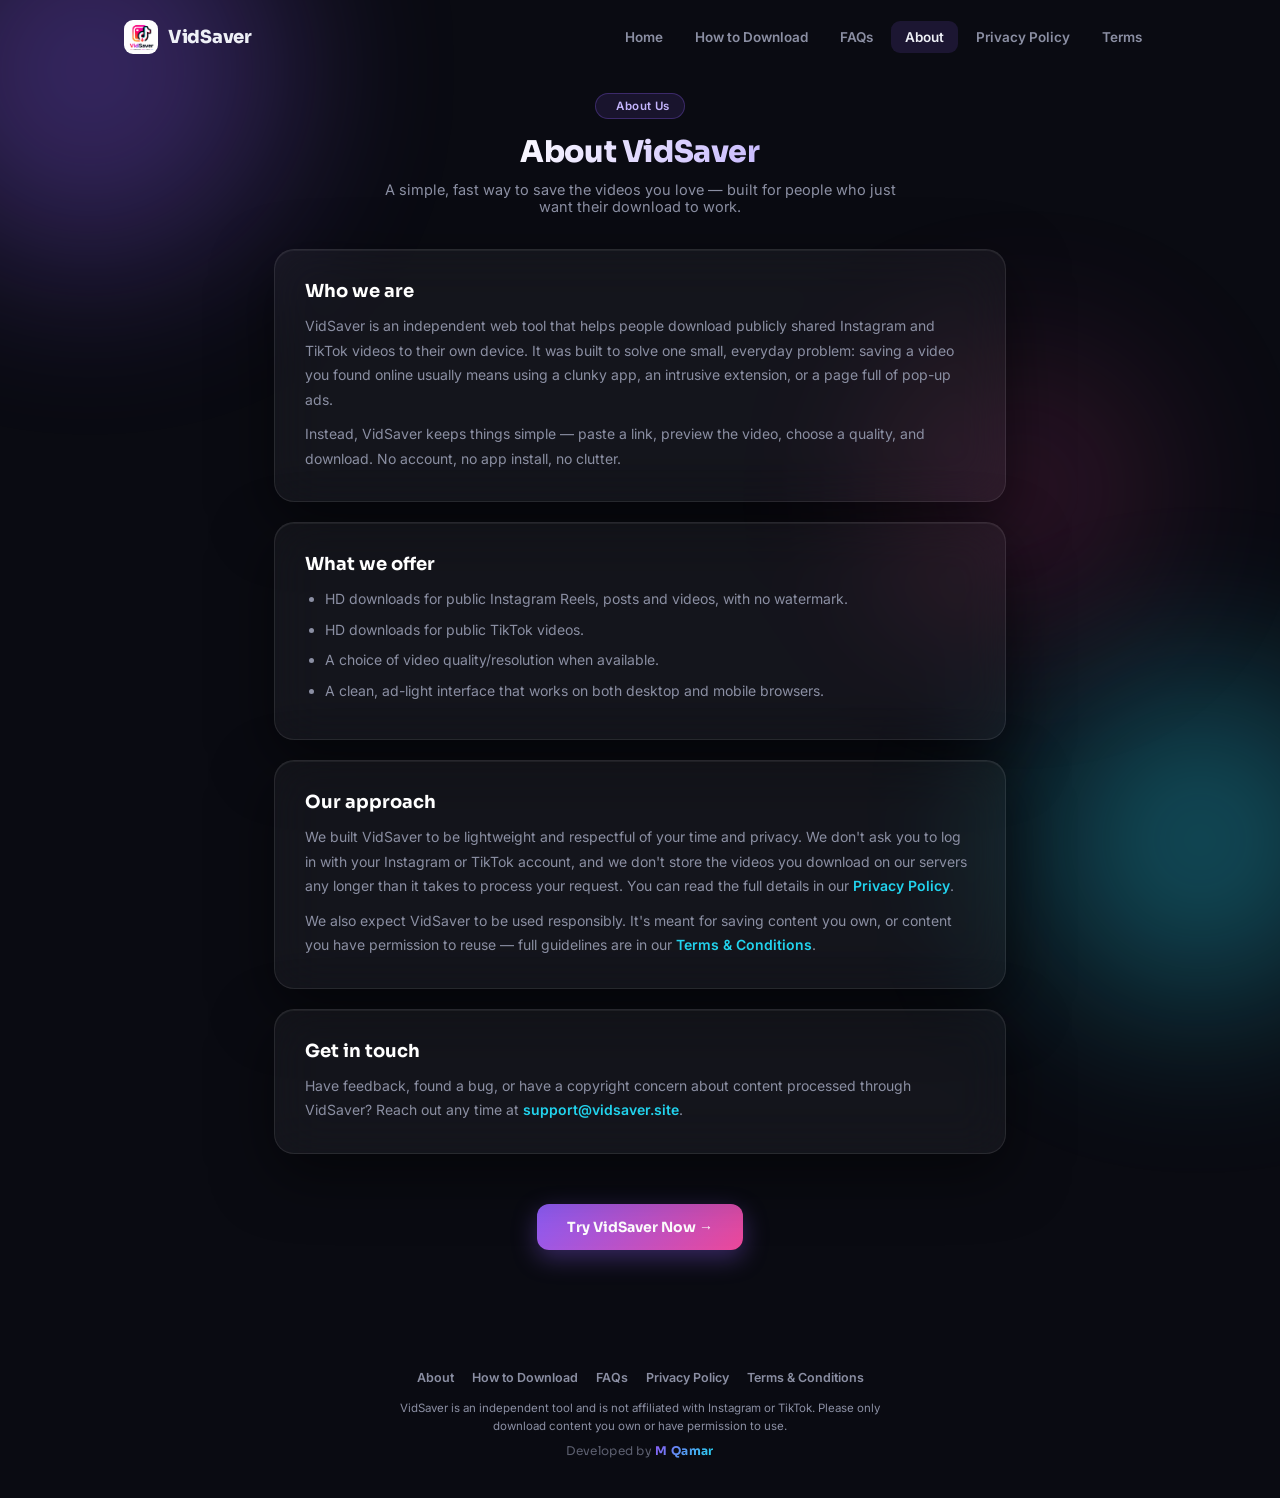
==== about.html @ fa73fbfe "Add files via upload" ====
<!DOCTYPE html>
<html lang="en">
<head>
<meta charset="UTF-8" />
<meta name="viewport" content="width=device-width, initial-scale=1.0" />
<title>About VidSaver — Instagram & TikTok Video Downloader</title>
<meta name="description" content="Learn about VidSaver, a free tool for downloading Instagram and TikTok videos in HD, why it exists and how it works.">
<meta name="theme-color" content="#0a0b12">
<link rel="canonical" href="https://vidsaver.site/about.html">
<link rel="icon" href="logo.png" type="image/png">
<link rel="preconnect" href="https://fonts.googleapis.com">
<link href="https://fonts.googleapis.com/css2?family=Sora:wght@500;600;700;800&family=Inter:wght@400;500;600&display=swap" rel="stylesheet">
<link rel="stylesheet" href="style.css">
</head>
<body>

<div class="glow one"></div>
<div class="glow two"></div>
<div class="glow three"></div>

<header class="site-header">
  <a class="brand" href="index.html">
    <img src="logo.png" alt="VidSaver logo">
    <span>VidSaver</span>
  </a>
  <button class="nav-toggle" id="navToggle" aria-label="Menu">☰</button>
  <nav class="main-nav" id="mainNav">
    <a href="index.html">Home</a>
    <a href="how-to-download.html">How to Download</a>
    <a href="faq.html">FAQs</a>
    <a href="about.html" class="active">About</a>
    <a href="privacy-policy.html">Privacy Policy</a>
    <a href="terms.html">Terms</a>
  </nav>
</header>

<main class="content-wrap">
  <div class="content-hero">
    <span class="eyebrow"><span class="dot"></span> About Us</span>
    <h1>About VidSaver</h1>
    <p>A simple, fast way to save the videos you love — built for people who just want their download to work.</p>
  </div>

  <div class="content-card">
    <h2>Who we are</h2>
    <p>VidSaver is an independent web tool that helps people download publicly shared Instagram and TikTok videos to their own device. It was built to solve one small, everyday problem: saving a video you found online usually means using a clunky app, an intrusive extension, or a page full of pop-up ads.</p>
    <p>Instead, VidSaver keeps things simple — paste a link, preview the video, choose a quality, and download. No account, no app install, no clutter.</p>
  </div>

  <div class="content-card">
    <h2>What we offer</h2>
    <ul>
      <li>HD downloads for public Instagram Reels, posts and videos, with no watermark.</li>
      <li>HD downloads for public TikTok videos.</li>
      <li>A choice of video quality/resolution when available.</li>
      <li>A clean, ad-light interface that works on both desktop and mobile browsers.</li>
    </ul>
  </div>

  <div class="content-card">
    <h2>Our approach</h2>
    <p>We built VidSaver to be lightweight and respectful of your time and privacy. We don't ask you to log in with your Instagram or TikTok account, and we don't store the videos you download on our servers any longer than it takes to process your request. You can read the full details in our <a href="privacy-policy.html" class="inline-link">Privacy Policy</a>.</p>
    <p>We also expect VidSaver to be used responsibly. It's meant for saving content you own, or content you have permission to reuse — full guidelines are in our <a href="terms.html" class="inline-link">Terms &amp; Conditions</a>.</p>
  </div>

  <div class="content-card">
    <h2>Get in touch</h2>
    <p>Have feedback, found a bug, or have a copyright concern about content processed through VidSaver? Reach out any time at <a href="mailto:support@vidsaver.site" class="inline-link">support@vidsaver.site</a>.</p>
  </div>

  <div class="cta-band">
    <a class="btn" href="index.html">Try VidSaver Now →</a>
  </div>
</main>

<footer class="site-footer">
  <div class="foot-links">
    <a href="about.html">About</a>
    <a href="how-to-download.html">How to Download</a>
    <a href="faq.html">FAQs</a>
    <a href="privacy-policy.html">Privacy Policy</a>
    <a href="terms.html">Terms &amp; Conditions</a>
  </div>
  <div class="disclaimer">VidSaver is an independent tool and is not affiliated with Instagram or TikTok. Please only download content you own or have permission to use.</div>
  <div class="credits">Developed by <b>M Qamar</b></div>
</footer>

<script>
  document.getElementById("navToggle").addEventListener("click", () => {
    document.getElementById("mainNav").classList.toggle("open");
  });
</script>

</body>
</html>
---- style.css ----
:root {
  --bg: #0a0b12;
  --panel: rgba(255,255,255,0.045);
  --border: rgba(255,255,255,0.09);
  --text: #eef0f6;
  --text-dim: #8b8fa3;
  --violet: #8b5cf6;
  --cyan: #22d3ee;
  --pink: #ec4899;
}

* { margin: 0; padding: 0; box-sizing: border-box; }

html { scroll-behavior: smooth; }

body {
  min-height: 100vh;
  background: var(--bg);
  font-family: 'Inter', sans-serif;
  color: var(--text);
  position: relative;
  overflow-x: hidden;
}

a { color: inherit; text-decoration: none; }

/* Ambient glow blobs in background */
.glow {
  position: fixed;
  border-radius: 50%;
  filter: blur(90px);
  opacity: 0.35;
  z-index: 0;
  pointer-events: none;
}
.glow.one { width: 380px; height: 380px; background: var(--violet); top: -120px; left: -100px; animation: float1 12s ease-in-out infinite; }
.glow.two { width: 320px; height: 320px; background: var(--cyan); bottom: -100px; right: -80px; animation: float2 14s ease-in-out infinite; }
.glow.three { width: 260px; height: 260px; background: var(--pink); top: 40%; right: 10%; opacity: 0.18; animation: float1 16s ease-in-out infinite reverse; }

@keyframes float1 { 0%,100% { transform: translate(0,0); } 50% { transform: translate(40px, 30px); } }
@keyframes float2 { 0%,100% { transform: translate(0,0); } 50% { transform: translate(-30px, -40px); } }

/* ---------- Site header / nav ---------- */
.site-header {
  position: relative;
  z-index: 5;
  display: flex;
  align-items: center;
  justify-content: space-between;
  max-width: 1080px;
  margin: 0 auto;
  padding: 20px 24px 0;
}
.brand { display: flex; align-items: center; gap: 10px; }
.brand img { width: 34px; height: 34px; border-radius: 9px; display: block; }
.brand span {
  font-family: 'Sora', sans-serif;
  font-weight: 800;
  font-size: 18px;
  letter-spacing: -0.3px;
}

nav.main-nav {
  display: flex;
  align-items: center;
  gap: 4px;
}
nav.main-nav a {
  font-size: 13.5px;
  font-weight: 600;
  color: var(--text-dim);
  padding: 8px 14px;
  border-radius: 9px;
  transition: color 0.15s ease, background 0.15s ease;
}
nav.main-nav a:hover { color: var(--text); background: rgba(255,255,255,0.05); }
nav.main-nav a.active { color: var(--text); background: rgba(139,92,246,0.14); }

.nav-toggle {
  display: none;
  width: 40px; height: 40px;
  border-radius: 10px;
  border: 1px solid var(--border);
  background: rgba(255,255,255,0.04);
  color: var(--text);
  font-size: 18px;
  cursor: pointer;
  align-items: center;
  justify-content: center;
}

@media (max-width: 720px) {
  nav.main-nav {
    position: absolute;
    top: 64px;
    left: 16px;
    right: 16px;
    background: #12101d;
    border: 1px solid var(--border);
    border-radius: 14px;
    flex-direction: column;
    align-items: stretch;
    padding: 8px;
    display: none;
    box-shadow: 0 20px 50px rgba(0,0,0,0.5);
  }
  nav.main-nav.open { display: flex; }
  nav.main-nav a { padding: 12px 14px; }
  .nav-toggle { display: flex; }
}

/* ---------- Page wrap / hero used on index ---------- */
.page-body {
  display: flex;
  align-items: center;
  justify-content: center;
  padding: 24px;
}
.wrap { position: relative; z-index: 1; width: 100%; max-width: 540px; margin: 0 auto; }

header.hero { text-align: center; margin-bottom: 30px; }
header.hero .badge {
  display: inline-flex;
  align-items: center;
  gap: 6px;
  padding: 5px 14px;
  border-radius: 20px;
  background: rgba(139,92,246,0.12);
  border: 1px solid rgba(139,92,246,0.3);
  font-size: 11.5px;
  color: #c4b5fd;
  font-weight: 600;
  letter-spacing: 0.4px;
  margin-bottom: 16px;
}
header.hero .badge .dot {
  width: 6px; height: 6px; border-radius: 50%;
  background: var(--cyan);
  box-shadow: 0 0 8px var(--cyan);
}
header.hero h1 {
  font-family: 'Sora', sans-serif;
  font-weight: 800;
  font-size: 28px;
  letter-spacing: -0.4px;
  background: linear-gradient(120deg, #fff 30%, #c4b5fd 70%, var(--cyan) 100%);
  -webkit-background-clip: text;
  -webkit-text-fill-color: transparent;
  background-clip: text;
  margin-bottom: 10px;
}
header.hero p { color: var(--text-dim); font-size: 14px; }
header.hero p b { color: var(--text); font-weight: 600; }

.card {
  background: var(--panel);
  backdrop-filter: blur(24px);
  -webkit-backdrop-filter: blur(24px);
  border: 1px solid var(--border);
  border-radius: 20px;
  padding: 26px;
  box-shadow: 0 20px 60px rgba(0,0,0,0.5), inset 0 1px 0 rgba(255,255,255,0.06);
}

.search { display: flex; flex-wrap: wrap; gap: 10px; }
.input-shell { flex: 1 1 220px; min-width: 0; position: relative; }
input[type="text"] {
  width: 100%;
  padding: 15px 16px;
  border-radius: 12px;
  border: 1px solid var(--border);
  background: rgba(255,255,255,0.04);
  color: var(--text);
  font-size: 14px;
  font-family: 'Inter', sans-serif;
  outline: none;
  transition: border-color 0.2s ease, box-shadow 0.2s ease;
}
input[type="text"]:focus { border-color: var(--violet); box-shadow: 0 0 0 3px rgba(139,92,246,0.15); }
input[type="text"]::placeholder { color: #5c5f6f; }

button#fetchBtn {
  flex: 1 1 100%;
  padding: 15px 22px;
  border-radius: 12px;
  border: none;
  background: linear-gradient(135deg, var(--violet), var(--pink));
  color: #fff;
  font-weight: 700;
  font-size: 14px;
  font-family: 'Sora', sans-serif;
  cursor: pointer;
  box-shadow: 0 8px 24px rgba(139,92,246,0.35);
  transition: transform 0.15s ease, box-shadow 0.15s ease;
}
button#fetchBtn:hover { transform: translateY(-2px); box-shadow: 0 10px 30px rgba(139,92,246,0.5); }
button#fetchBtn:active { transform: translateY(0); }
button#fetchBtn:disabled { opacity: 0.5; cursor: not-allowed; transform: none; }

@media (min-width: 460px) { button#fetchBtn { flex: 0 0 auto; } }

.status-line { margin-top: 14px; font-size: 13px; color: var(--text-dim); min-height: 16px; }
.status-line.error { color: #f87171; }
.status-line.success { color: #4ade80; }

.loading { display: none; align-items: center; gap: 12px; padding: 16px 0 4px; color: var(--text-dim); font-size: 13px; }
.loading.show { display: flex; }
.pulse-ring {
  width: 16px; height: 16px;
  border-radius: 50%;
  border: 2px solid var(--violet);
  border-top-color: var(--cyan);
  animation: spin 0.8s linear infinite;
}
@keyframes spin { to { transform: rotate(360deg); } }

.result { display: none; margin-top: 22px; padding-top: 22px; border-top: 1px solid var(--border); }
.result.show { display: block; }

.video-info { display: flex; gap: 14px; align-items: center; margin-bottom: 18px; }
.video-info .thumb-wrap { position: relative; flex-shrink: 0; border-radius: 10px; overflow: hidden; border: 1px solid var(--border); }
.video-info img { width: 100px; height: 68px; object-fit: cover; display: block; }
.video-info .meta { flex: 1 1 auto; min-width: 0; max-width: 100%; }
.video-info h3 {
  font-size: 14px;
  font-weight: 600;
  line-height: 1.45;
  overflow: hidden;
  display: -webkit-box;
  -webkit-line-clamp: 2;
  -webkit-box-orient: vertical;
  overflow-wrap: anywhere;
  word-break: break-word;
}
.video-info .plat-tag {
  display: inline-flex;
  align-items: center;
  gap: 5px;
  margin-top: 7px;
  font-size: 11px;
  font-weight: 600;
  color: var(--cyan);
  background: rgba(34,211,238,0.1);
  border: 1px solid rgba(34,211,238,0.25);
  padding: 3px 10px;
  border-radius: 20px;
  text-transform: capitalize;
}

.qualities-label { font-size: 11.5px; font-weight: 700; color: var(--text-dim); text-transform: uppercase; letter-spacing: 0.6px; margin-bottom: 10px; }
.qualities { display: flex; flex-direction: column; gap: 8px; }
.quality-row {
  display: flex;
  justify-content: space-between;
  align-items: center;
  padding: 13px 16px;
  border: 1px solid var(--border);
  border-radius: 12px;
  background: rgba(255,255,255,0.02);
  cursor: pointer;
  transition: border-color 0.2s ease, background 0.2s ease, transform 0.15s ease;
}
.quality-row:hover { border-color: var(--violet); background: rgba(139,92,246,0.08); transform: translateX(2px); }
.quality-row .q-left { display: flex; align-items: center; gap: 10px; }
.quality-row .q-label { font-size: 13.5px; font-weight: 700; font-family: 'Sora', sans-serif; }
.quality-row .q-size { font-size: 11.5px; color: var(--text-dim); }
.quality-row .q-download {
  font-size: 12px;
  font-weight: 700;
  background: linear-gradient(120deg, var(--cyan), var(--violet));
  -webkit-background-clip: text;
  -webkit-text-fill-color: transparent;
  background-clip: text;
}

/* ---------- Long-form landing sections (used on homepage) ---------- */
.section {
  position: relative;
  z-index: 1;
  max-width: 1080px;
  margin: 0 auto;
  padding: 70px 24px;
}
.section.tight { padding-top: 40px; }
.section-header { text-align: center; max-width: 640px; margin: 0 auto 40px; }
.section-header .eyebrow {
  display: inline-flex;
  align-items: center;
  gap: 6px;
  padding: 5px 14px;
  border-radius: 20px;
  background: rgba(139,92,246,0.12);
  border: 1px solid rgba(139,92,246,0.3);
  font-size: 11.5px;
  color: #c4b5fd;
  font-weight: 600;
  letter-spacing: 0.4px;
  margin-bottom: 14px;
}
.section-header .eyebrow .dot { width: 6px; height: 6px; border-radius: 50%; background: var(--cyan); box-shadow: 0 0 8px var(--cyan); }
.section-header h2 {
  font-family: 'Sora', sans-serif;
  font-weight: 800;
  font-size: 28px;
  letter-spacing: -0.4px;
  color: #fff;
  margin-bottom: 12px;
}
.section-header p { color: var(--text-dim); font-size: 14.5px; line-height: 1.7; }

.divider {
  max-width: 1080px;
  margin: 0 auto;
  height: 1px;
  background: linear-gradient(90deg, transparent, var(--border) 20%, var(--border) 80%, transparent);
}

.intro-copy { max-width: 720px; margin: 0 auto; text-align: center; }
.intro-copy p { color: var(--text-dim); font-size: 14.5px; line-height: 1.8; }
.intro-copy p + p { margin-top: 12px; }

.steps-grid { display: grid; grid-template-columns: repeat(3, 1fr); gap: 18px; }
@media (max-width: 780px) { .steps-grid { grid-template-columns: 1fr; } }
.step-card {
  background: var(--panel);
  backdrop-filter: blur(24px);
  -webkit-backdrop-filter: blur(24px);
  border: 1px solid var(--border);
  border-radius: 18px;
  padding: 26px 22px;
  text-align: center;
}
.step-card .step-badge {
  width: 44px; height: 44px;
  border-radius: 13px;
  background: linear-gradient(135deg, var(--violet), var(--pink));
  color: #fff;
  font-family: 'Sora', sans-serif;
  font-weight: 800;
  font-size: 16px;
  display: flex; align-items: center; justify-content: center;
  margin: 0 auto 16px;
}
.step-card h3 { font-family: 'Sora', sans-serif; font-size: 15px; font-weight: 700; margin-bottom: 8px; }
.step-card p { color: var(--text-dim); font-size: 13.5px; line-height: 1.65; }

.why-grid { display: grid; grid-template-columns: repeat(4, 1fr); gap: 16px; }
@media (max-width: 900px) { .why-grid { grid-template-columns: repeat(2, 1fr); } }
@media (max-width: 480px) { .why-grid { grid-template-columns: 1fr; } }
.why-card {
  background: var(--panel);
  border: 1px solid var(--border);
  border-radius: 16px;
  padding: 22px 18px;
}
.why-card .icon {
  width: 36px; height: 36px;
  border-radius: 10px;
  background: rgba(34,211,238,0.12);
  color: var(--cyan);
  display: flex; align-items: center; justify-content: center;
  font-size: 17px;
  margin-bottom: 14px;
}
.why-card h3 { font-family: 'Sora', sans-serif; font-size: 14.5px; font-weight: 700; margin-bottom: 6px; }
.why-card p { color: var(--text-dim); font-size: 13px; line-height: 1.6; }

.features-grid { display: grid; grid-template-columns: repeat(3, 1fr); gap: 18px; }
@media (max-width: 900px) { .features-grid { grid-template-columns: repeat(2, 1fr); } }
@media (max-width: 560px) { .features-grid { grid-template-columns: 1fr; } }
.feature-card {
  background: var(--panel);
  border: 1px solid var(--border);
  border-radius: 16px;
  padding: 24px 20px;
  transition: border-color 0.2s ease, transform 0.2s ease;
}
.feature-card:hover { border-color: var(--violet); transform: translateY(-3px); }
.feature-card .tag {
  display: inline-block;
  font-size: 10.5px;
  font-weight: 700;
  letter-spacing: 0.4px;
  color: var(--cyan);
  background: rgba(34,211,238,0.1);
  border: 1px solid rgba(34,211,238,0.25);
  padding: 3px 10px;
  border-radius: 20px;
  text-transform: uppercase;
  margin-bottom: 12px;
}
.feature-card h3 { font-family: 'Sora', sans-serif; font-size: 15px; font-weight: 700; margin-bottom: 8px; }
.feature-card p { color: var(--text-dim); font-size: 13.5px; line-height: 1.65; }

/* ---------- Content pages (About / FAQ / Terms / Privacy / How-to) ---------- */
.content-wrap {
  position: relative;
  z-index: 1;
  max-width: 780px;
  margin: 0 auto;
  padding: 36px 24px 60px;
}
.content-hero { text-align: center; margin-bottom: 34px; }
.content-hero .eyebrow {
  display: inline-flex;
  align-items: center;
  gap: 6px;
  padding: 5px 14px;
  border-radius: 20px;
  background: rgba(139,92,246,0.12);
  border: 1px solid rgba(139,92,246,0.3);
  font-size: 11.5px;
  color: #c4b5fd;
  font-weight: 600;
  letter-spacing: 0.4px;
  margin-bottom: 14px;
}
.content-hero h1 {
  font-family: 'Sora', sans-serif;
  font-weight: 800;
  font-size: 30px;
  letter-spacing: -0.4px;
  background: linear-gradient(120deg, #fff 30%, #c4b5fd 70%, var(--cyan) 100%);
  -webkit-background-clip: text;
  -webkit-text-fill-color: transparent;
  background-clip: text;
  margin-bottom: 10px;
}
.content-hero p { color: var(--text-dim); font-size: 14.5px; max-width: 520px; margin: 0 auto; }

.content-card {
  background: var(--panel);
  backdrop-filter: blur(24px);
  -webkit-backdrop-filter: blur(24px);
  border: 1px solid var(--border);
  border-radius: 20px;
  padding: 30px;
  box-shadow: 0 20px 60px rgba(0,0,0,0.5), inset 0 1px 0 rgba(255,255,255,0.06);
  margin-bottom: 20px;
}

.content-card h2 {
  font-family: 'Sora', sans-serif;
  font-size: 18px;
  font-weight: 700;
  margin-bottom: 12px;
  color: #fff;
}
.content-card h2 .num {
  display: inline-flex;
  align-items: center;
  justify-content: center;
  width: 26px; height: 26px;
  border-radius: 8px;
  background: rgba(139,92,246,0.15);
  color: var(--cyan);
  font-size: 12px;
  margin-right: 8px;
  font-family: 'Inter', sans-serif;
}
.content-card p, .content-card li { color: var(--text-dim); font-size: 14px; line-height: 1.75; }
.content-card p + p { margin-top: 10px; }
.content-card ul, .content-card ol { padding-left: 20px; margin-top: 6px; }
.content-card li { margin-bottom: 6px; }
.content-card a.inline-link { color: var(--cyan); font-weight: 600; }
.content-card a.inline-link:hover { text-decoration: underline; }

.step-list { display: flex; flex-direction: column; gap: 14px; }
.step-item { display: flex; gap: 14px; align-items: flex-start; }
.step-item .step-num {
  flex-shrink: 0;
  width: 30px; height: 30px;
  border-radius: 9px;
  background: linear-gradient(135deg, var(--violet), var(--pink));
  color: #fff;
  font-family: 'Sora', sans-serif;
  font-weight: 700;
  font-size: 13px;
  display: flex; align-items: center; justify-content: center;
}
.step-item .step-text h3 { font-size: 14.5px; font-weight: 700; color: var(--text); margin-bottom: 3px; }
.step-item .step-text p { font-size: 13.5px; color: var(--text-dim); line-height: 1.6; }

.faq-item { border: 1px solid var(--border); border-radius: 14px; margin-bottom: 10px; overflow: hidden; background: rgba(255,255,255,0.02); }
.faq-q {
  width: 100%;
  text-align: left;
  padding: 16px 18px;
  background: transparent;
  border: none;
  color: var(--text);
  font-family: 'Inter', sans-serif;
  font-weight: 600;
  font-size: 14px;
  cursor: pointer;
  display: flex;
  justify-content: space-between;
  align-items: center;
  gap: 12px;
}
.faq-q .icon { color: var(--cyan); font-size: 16px; transition: transform 0.2s ease; flex-shrink: 0; }
.faq-item.open .faq-q .icon { transform: rotate(45deg); }
.faq-a { max-height: 0; overflow: hidden; transition: max-height 0.25s ease; }
.faq-item.open .faq-a { max-height: 400px; }
.faq-a-inner { padding: 0 18px 16px; color: var(--text-dim); font-size: 13.5px; line-height: 1.7; }

.cta-band {
  text-align: center;
  padding: 30px;
}
.cta-band a.btn {
  display: inline-block;
  padding: 14px 30px;
  border-radius: 12px;
  background: linear-gradient(135deg, var(--violet), var(--pink));
  color: #fff;
  font-weight: 700;
  font-family: 'Sora', sans-serif;
  font-size: 14px;
  box-shadow: 0 8px 24px rgba(139,92,246,0.35);
}

/* ---------- Footer ---------- */
footer.site-footer {
  position: relative;
  z-index: 1;
  text-align: center;
  padding: 30px 24px 40px;
  max-width: 780px;
  margin: 0 auto;
}
footer.site-footer .foot-links {
  display: flex;
  flex-wrap: wrap;
  justify-content: center;
  gap: 6px 18px;
  margin-bottom: 14px;
}
footer.site-footer .foot-links a {
  font-size: 12.5px;
  color: var(--text-dim);
  font-weight: 600;
}
footer.site-footer .foot-links a:hover { color: var(--text); }
footer.site-footer .disclaimer { font-size: 11.5px; color: var(--text-dim); margin-bottom: 8px; max-width: 480px; margin-left: auto; margin-right: auto; line-height: 1.6; }
footer.site-footer .credits { font-size: 12px; color: #5c5f6f; font-family: 'Sora', sans-serif; letter-spacing: 0.3px; }
footer.site-footer .credits b {
  background: linear-gradient(120deg, var(--violet), var(--cyan));
  -webkit-background-clip: text;
  -webkit-text-fill-color: transparent;
  background-clip: text;
  font-weight: 700;
}
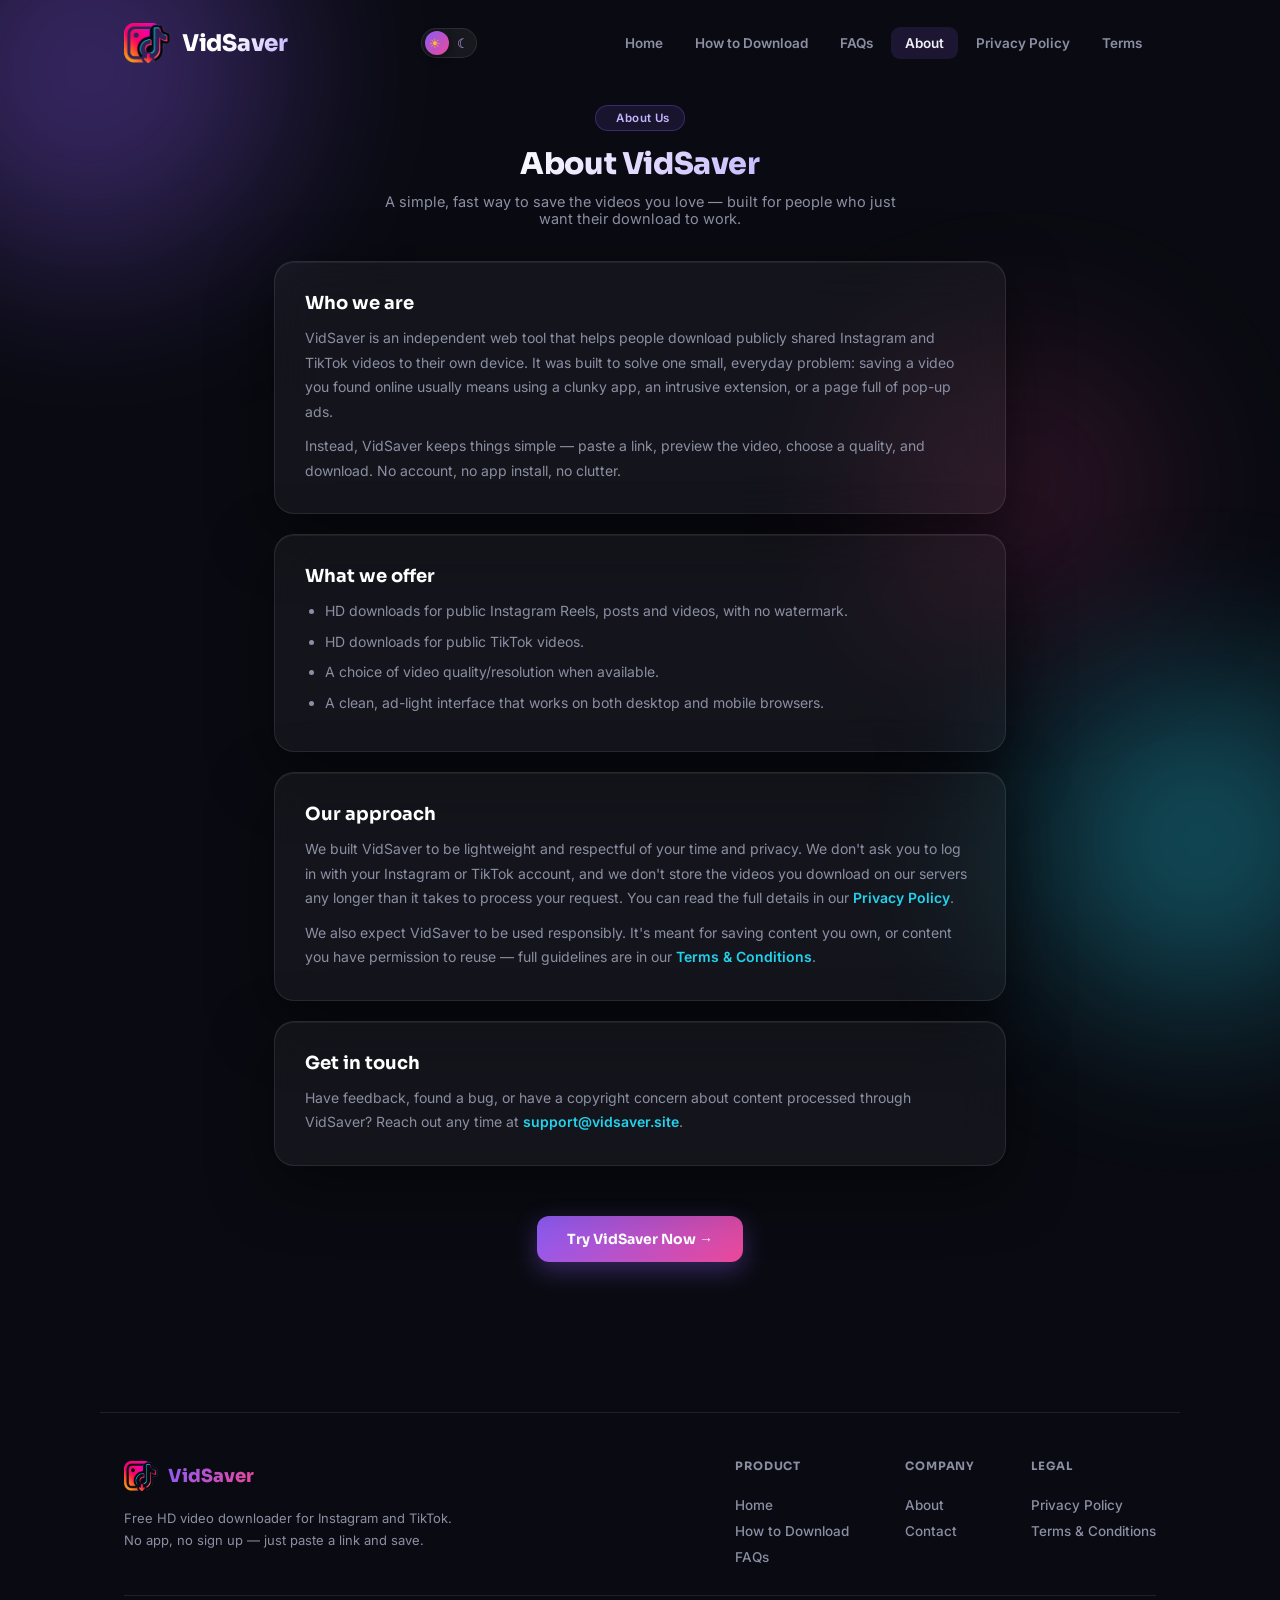
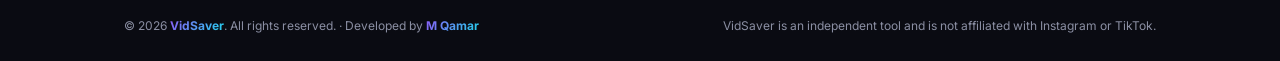
==== commit 60e68300: "Add files via upload" ====
--- a/about.html
+++ b/about.html
@@ -23,7 +23,14 @@
     <img src="logo.png" alt="VidSaver logo">
     <span>VidSaver</span>
   </a>
-  <button class="nav-toggle" id="navToggle" aria-label="Menu">☰</button>
+  <div class="header-actions">
+    <button class="theme-toggle" id="themeToggle" aria-label="Toggle light and dark theme" title="Switch theme">
+      <span class="tt-icon tt-sun" aria-hidden="true">☀</span>
+      <span class="tt-knob"></span>
+      <span class="tt-icon tt-moon" aria-hidden="true">☾</span>
+    </button>
+    <button class="nav-toggle" id="navToggle" aria-label="Menu">☰</button>
+  </div>
   <nav class="main-nav" id="mainNav">
     <a href="index.html">Home</a>
     <a href="how-to-download.html">How to Download</a>
@@ -74,15 +81,37 @@
 </main>
 
 <footer class="site-footer">
-  <div class="foot-links">
-    <a href="about.html">About</a>
-    <a href="how-to-download.html">How to Download</a>
-    <a href="faq.html">FAQs</a>
-    <a href="privacy-policy.html">Privacy Policy</a>
-    <a href="terms.html">Terms &amp; Conditions</a>
+  <div class="footer-top">
+    <div class="footer-brand">
+      <a class="footer-logo" href="index.html">
+        <img src="logo.png" alt="VidSaver logo">
+        <span>VidSaver</span>
+      </a>
+      <p>Free HD video downloader for Instagram and TikTok. No app, no sign up — just paste a link and save.</p>
+    </div>
+    <div class="footer-cols">
+      <div class="footer-col">
+        <h4>Product</h4>
+        <a href="index.html">Home</a>
+        <a href="how-to-download.html">How to Download</a>
+        <a href="faq.html">FAQs</a>
+      </div>
+      <div class="footer-col">
+        <h4>Company</h4>
+        <a href="about.html">About</a>
+        <a href="mailto:support@vidsaver.site">Contact</a>
+      </div>
+      <div class="footer-col">
+        <h4>Legal</h4>
+        <a href="privacy-policy.html">Privacy Policy</a>
+        <a href="terms.html">Terms &amp; Conditions</a>
+      </div>
+    </div>
   </div>
-  <div class="disclaimer">VidSaver is an independent tool and is not affiliated with Instagram or TikTok. Please only download content you own or have permission to use.</div>
-  <div class="credits">Developed by <b>M Qamar</b></div>
+  <div class="footer-bottom">
+    <span>© 2026 <b>VidSaver</b>. All rights reserved. · Developed by <b>M Qamar</b></span>
+    <span class="footer-disclaimer">VidSaver is an independent tool and is not affiliated with Instagram or TikTok.</span>
+  </div>
 </footer>
 
 <script>
@@ -91,5 +120,19 @@
   });
 </script>
 
+<script>
+  (function () {
+    var THEME_KEY = "vidsaver-theme";
+    var saved = localStorage.getItem(THEME_KEY);
+    if (saved === "light") document.body.classList.add("light-theme");
+    var themeToggle = document.getElementById("themeToggle");
+    if (themeToggle) {
+      themeToggle.addEventListener("click", function () {
+        var isLight = document.body.classList.toggle("light-theme");
+        localStorage.setItem(THEME_KEY, isLight ? "light" : "dark");
+      });
+    }
+  })();
+</script>
 </body>
 </html>
--- a/style.css
+++ b/style.css
@@ -20,6 +20,7 @@
   color: var(--text);
   position: relative;
   overflow-x: hidden;
+  transition: background-color 0.25s ease, color 0.25s ease;
 }
 
 a { color: inherit; text-decoration: none; }
@@ -51,14 +52,57 @@
   margin: 0 auto;
   padding: 20px 24px 0;
 }
-.brand { display: flex; align-items: center; gap: 10px; }
-.brand img { width: 34px; height: 34px; border-radius: 9px; display: block; }
+.brand { display: flex; align-items: center; gap: 12px; }
+.brand img { width: 46px; height: 46px; object-fit: contain; display: block; }
 .brand span {
   font-family: 'Sora', sans-serif;
   font-weight: 800;
-  font-size: 18px;
+  font-size: 23px;
   letter-spacing: -0.3px;
-}
+  background: linear-gradient(120deg, #fff 40%, #c4b5fd 100%);
+  -webkit-background-clip: text;
+  -webkit-text-fill-color: transparent;
+  background-clip: text;
+}
+
+.header-actions { display: flex; align-items: center; gap: 10px; }
+
+/* Theme toggle switch */
+.theme-toggle {
+  position: relative;
+  width: 56px;
+  height: 30px;
+  border-radius: 20px;
+  border: 1px solid var(--border);
+  background: rgba(255,255,255,0.06);
+  cursor: pointer;
+  display: flex;
+  align-items: center;
+  justify-content: space-between;
+  padding: 0 7px;
+  transition: background 0.2s ease, border-color 0.2s ease;
+}
+.theme-toggle .tt-icon {
+  font-size: 13px;
+  line-height: 1;
+  z-index: 1;
+  color: var(--text-dim);
+  transition: color 0.2s ease;
+}
+.theme-toggle .tt-sun { color: #fbbf24; }
+.theme-toggle .tt-moon { color: #c4b5fd; }
+.theme-toggle .tt-knob {
+  position: absolute;
+  top: 2px;
+  left: 3px;
+  width: 24px;
+  height: 24px;
+  border-radius: 50%;
+  background: linear-gradient(135deg, var(--violet), var(--pink));
+  box-shadow: 0 2px 8px rgba(0,0,0,0.4);
+  transition: transform 0.25s cubic-bezier(.4,0,.2,1);
+}
+body.light-theme .theme-toggle .tt-knob { transform: translateX(24px); }
 
 nav.main-nav {
   display: flex;
@@ -87,6 +131,7 @@
   cursor: pointer;
   align-items: center;
   justify-content: center;
+  flex-shrink: 0;
 }
 
 @media (max-width: 720px) {
@@ -524,30 +569,134 @@
 footer.site-footer {
   position: relative;
   z-index: 1;
-  text-align: center;
-  padding: 30px 24px 40px;
-  max-width: 780px;
-  margin: 0 auto;
-}
-footer.site-footer .foot-links {
+  max-width: 1080px;
+  margin: 60px auto 0;
+  padding: 46px 24px 28px;
+  border-top: 1px solid var(--border);
+}
+
+.footer-top {
   display: flex;
   flex-wrap: wrap;
-  justify-content: center;
-  gap: 6px 18px;
+  justify-content: space-between;
+  gap: 40px;
+  padding-bottom: 30px;
+}
+
+.footer-brand { max-width: 340px; }
+.footer-logo { display: flex; align-items: center; gap: 10px; margin-bottom: 14px; }
+.footer-logo img { width: 34px; height: 34px; object-fit: contain; display: block; }
+.footer-logo span {
+  font-family: 'Sora', sans-serif;
+  font-weight: 800;
+  font-size: 18px;
+  background: linear-gradient(120deg, var(--violet), var(--pink));
+  -webkit-background-clip: text;
+  -webkit-text-fill-color: transparent;
+  background-clip: text;
+}
+.footer-brand p { font-size: 13px; color: var(--text-dim); line-height: 1.7; }
+
+.footer-cols {
+  display: flex;
+  flex-wrap: wrap;
+  gap: 40px 56px;
+}
+.footer-col h4 {
+  font-family: 'Sora', sans-serif;
+  font-size: 11.5px;
+  font-weight: 700;
+  letter-spacing: 0.8px;
+  text-transform: uppercase;
+  color: var(--text-dim);
   margin-bottom: 14px;
 }
-footer.site-footer .foot-links a {
-  font-size: 12.5px;
+.footer-col { display: flex; flex-direction: column; gap: 10px; }
+.footer-col a { font-size: 13.5px; font-weight: 500; color: var(--text-dim); transition: color 0.15s ease; }
+.footer-col a:hover { color: var(--text); }
+
+.footer-bottom {
+  display: flex;
+  flex-wrap: wrap;
+  justify-content: space-between;
+  align-items: center;
+  gap: 10px 20px;
+  padding-top: 22px;
+  border-top: 1px solid var(--border);
+  font-size: 12px;
   color: var(--text-dim);
-  font-weight: 600;
-}
-footer.site-footer .foot-links a:hover { color: var(--text); }
-footer.site-footer .disclaimer { font-size: 11.5px; color: var(--text-dim); margin-bottom: 8px; max-width: 480px; margin-left: auto; margin-right: auto; line-height: 1.6; }
-footer.site-footer .credits { font-size: 12px; color: #5c5f6f; font-family: 'Sora', sans-serif; letter-spacing: 0.3px; }
-footer.site-footer .credits b {
+}
+.footer-bottom b {
   background: linear-gradient(120deg, var(--violet), var(--cyan));
   -webkit-background-clip: text;
   -webkit-text-fill-color: transparent;
   background-clip: text;
   font-weight: 700;
 }
+.footer-bottom .footer-disclaimer { color: var(--text-dim); }
+
+@media (max-width: 640px) {
+  .footer-top { gap: 30px; }
+  .footer-bottom { flex-direction: column; align-items: flex-start; text-align: left; }
+}
+
+/* ---------- Light theme ---------- */
+body.light-theme {
+  --bg: #f7f7fb;
+  --panel: rgba(20,20,45,0.035);
+  --border: rgba(20,20,40,0.10);
+  --text: #16161f;
+  --text-dim: #64667a;
+}
+body.light-theme .glow { opacity: 0.16; }
+body.light-theme .card,
+body.light-theme .content-card {
+  box-shadow: 0 20px 50px rgba(20,20,45,0.07), inset 0 1px 0 rgba(255,255,255,0.6);
+}
+body.light-theme .brand span {
+  background: linear-gradient(120deg, #16161f 40%, #7c3aed 100%);
+  -webkit-background-clip: text;
+  -webkit-text-fill-color: transparent;
+  background-clip: text;
+}
+body.light-theme header.hero h1,
+body.light-theme .content-hero h1 {
+  background: linear-gradient(120deg, #16161f 30%, #7c3aed 70%, #0891b2 100%);
+  -webkit-background-clip: text;
+  -webkit-text-fill-color: transparent;
+  background-clip: text;
+}
+body.light-theme .section-header h2 { color: #16161f; }
+body.light-theme .content-card h2 { color: #16161f; }
+body.light-theme .theme-toggle { background: rgba(20,20,40,0.06); }
+body.light-theme header.hero .badge,
+body.light-theme .section-header .eyebrow,
+body.light-theme .content-hero .eyebrow {
+  color: #7c3aed;
+  background: rgba(124,58,237,0.09);
+  border-color: rgba(124,58,237,0.25);
+}
+body.light-theme .video-info .plat-tag,
+body.light-theme .feature-card .tag {
+  color: #0e7490;
+  background: rgba(14,116,144,0.09);
+  border-color: rgba(14,116,144,0.25);
+}
+body.light-theme .quality-row .q-download {
+  background: linear-gradient(120deg, #0e7490, #7c3aed);
+  -webkit-background-clip: text;
+  -webkit-text-fill-color: transparent;
+  background-clip: text;
+}
+body.light-theme nav.main-nav a.active { color: #16161f; }
+body.light-theme nav.main-nav a:hover { color: #16161f; }
+body.light-theme .nav-toggle,
+body.light-theme input[type="text"],
+body.light-theme .quality-row,
+body.light-theme .why-card,
+body.light-theme .feature-card {
+  background: rgba(20,20,40,0.03);
+}
+@media (max-width: 720px) {
+  body.light-theme nav.main-nav { background: #ffffff; box-shadow: 0 20px 50px rgba(20,20,45,0.15); }
+}
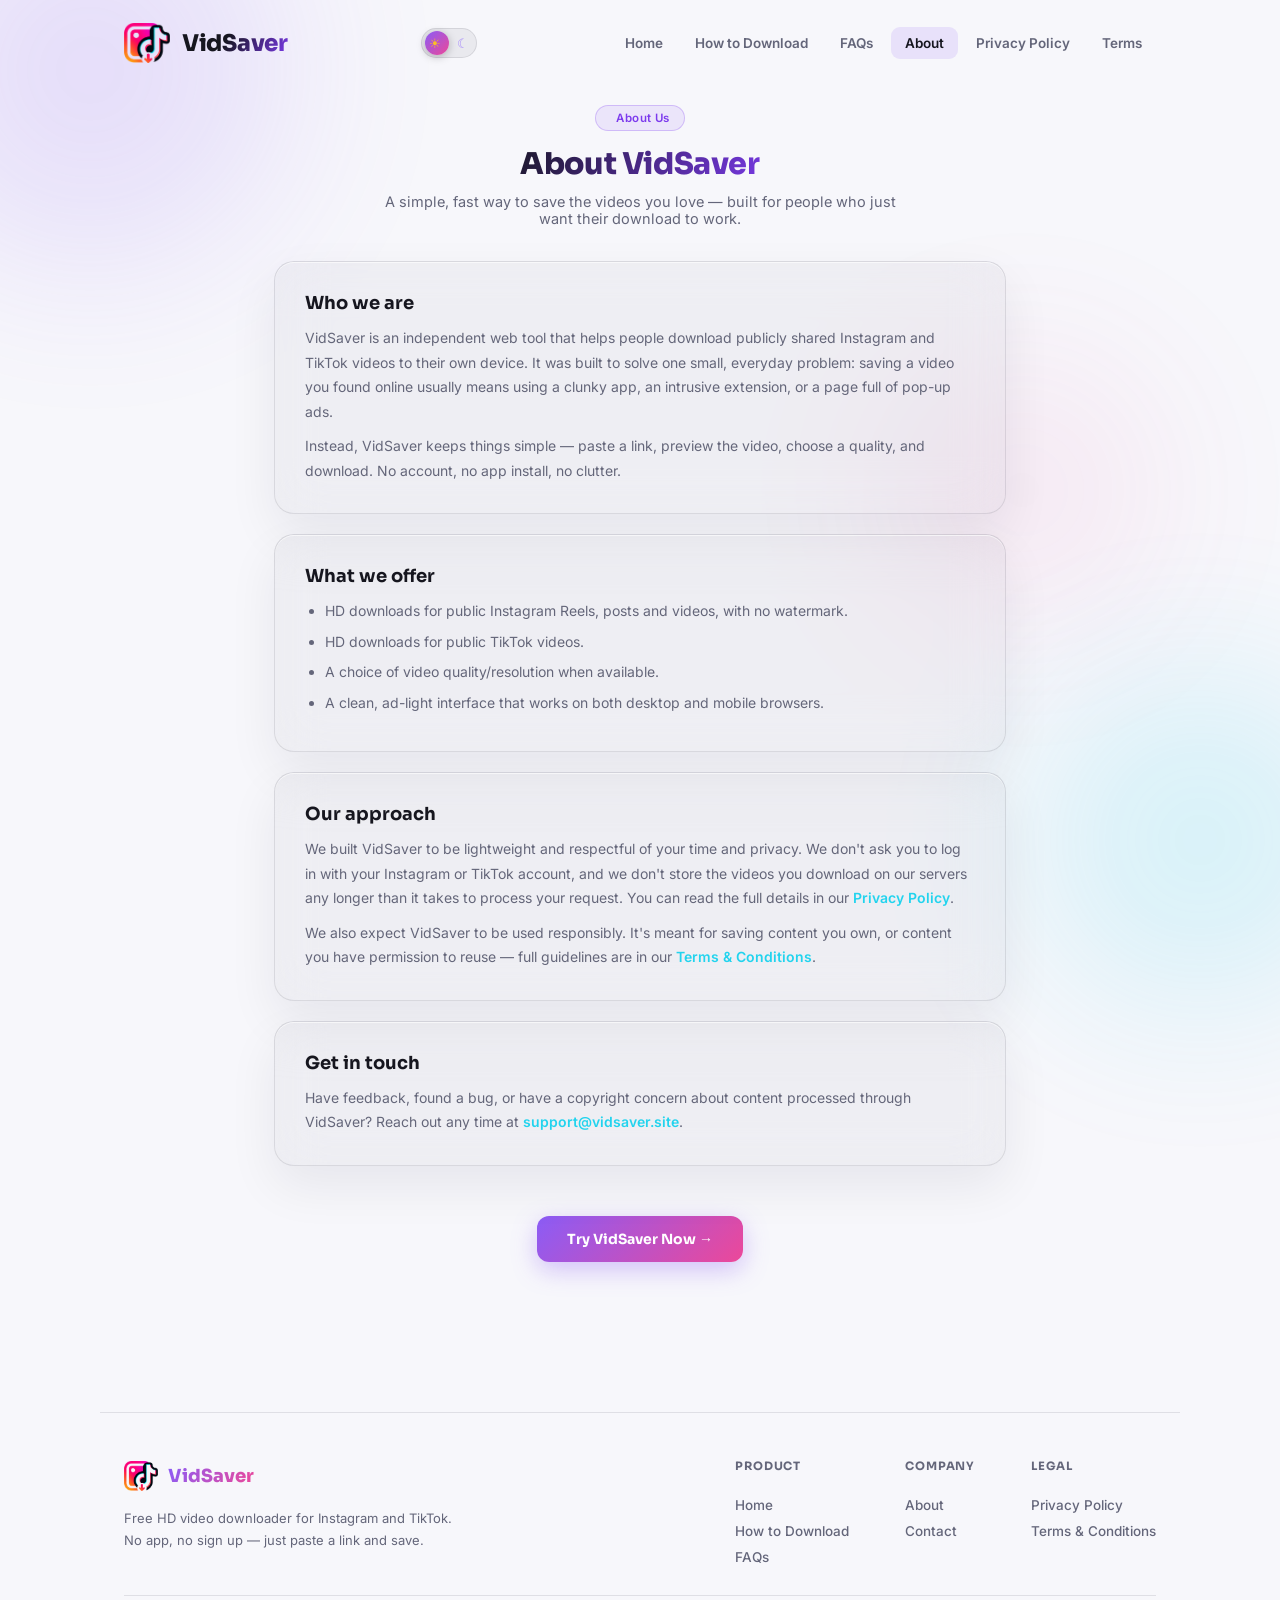
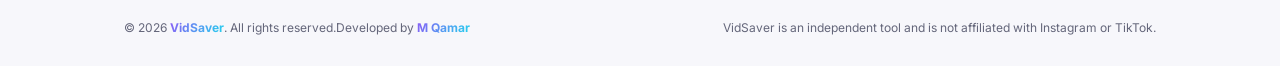
==== commit 23dbd710: "Add files via upload" ====
--- a/about.html
+++ b/about.html
@@ -13,6 +13,7 @@
 <link rel="stylesheet" href="style.css">
 </head>
 <body>
+<script>(function(){try{if(localStorage.getItem("vidsaver-theme")==="dark"){document.body.classList.add("dark-theme");}}catch(e){}})();</script>
 
 <div class="glow one"></div>
 <div class="glow two"></div>
@@ -109,7 +110,7 @@
     </div>
   </div>
   <div class="footer-bottom">
-    <span>© 2026 <b>VidSaver</b>. All rights reserved. · Developed by <b>M Qamar</b></span>
+    <span>© 2026 <b>VidSaver</b>. All rights reserved.<br class="footer-br">Developed by <b>M&nbsp;Qamar</b></span>
     <span class="footer-disclaimer">VidSaver is an independent tool and is not affiliated with Instagram or TikTok.</span>
   </div>
 </footer>
@@ -124,12 +125,12 @@
   (function () {
     var THEME_KEY = "vidsaver-theme";
     var saved = localStorage.getItem(THEME_KEY);
-    if (saved === "light") document.body.classList.add("light-theme");
+    if (saved === "dark") document.body.classList.add("dark-theme");
     var themeToggle = document.getElementById("themeToggle");
     if (themeToggle) {
       themeToggle.addEventListener("click", function () {
-        var isLight = document.body.classList.toggle("light-theme");
-        localStorage.setItem(THEME_KEY, isLight ? "light" : "dark");
+        var isDark = document.body.classList.toggle("dark-theme");
+        localStorage.setItem(THEME_KEY, isDark ? "dark" : "light");
       });
     }
   })();
--- a/style.css
+++ b/style.css
@@ -1,9 +1,9 @@
 :root {
-  --bg: #0a0b12;
-  --panel: rgba(255,255,255,0.045);
-  --border: rgba(255,255,255,0.09);
-  --text: #eef0f6;
-  --text-dim: #8b8fa3;
+  --bg: #f7f7fb;
+  --panel: rgba(20,20,45,0.035);
+  --border: rgba(20,20,40,0.10);
+  --text: #16161f;
+  --text-dim: #64667a;
   --violet: #8b5cf6;
   --cyan: #22d3ee;
   --pink: #ec4899;
@@ -30,13 +30,13 @@
   position: fixed;
   border-radius: 50%;
   filter: blur(90px);
-  opacity: 0.35;
+  opacity: 0.16;
   z-index: 0;
   pointer-events: none;
 }
 .glow.one { width: 380px; height: 380px; background: var(--violet); top: -120px; left: -100px; animation: float1 12s ease-in-out infinite; }
 .glow.two { width: 320px; height: 320px; background: var(--cyan); bottom: -100px; right: -80px; animation: float2 14s ease-in-out infinite; }
-.glow.three { width: 260px; height: 260px; background: var(--pink); top: 40%; right: 10%; opacity: 0.18; animation: float1 16s ease-in-out infinite reverse; }
+.glow.three { width: 260px; height: 260px; background: var(--pink); top: 40%; right: 10%; opacity: 0.09; animation: float1 16s ease-in-out infinite reverse; }
 
 @keyframes float1 { 0%,100% { transform: translate(0,0); } 50% { transform: translate(40px, 30px); } }
 @keyframes float2 { 0%,100% { transform: translate(0,0); } 50% { transform: translate(-30px, -40px); } }
@@ -59,7 +59,7 @@
   font-weight: 800;
   font-size: 23px;
   letter-spacing: -0.3px;
-  background: linear-gradient(120deg, #fff 40%, #c4b5fd 100%);
+  background: linear-gradient(120deg, #16161f 40%, #7c3aed 100%);
   -webkit-background-clip: text;
   -webkit-text-fill-color: transparent;
   background-clip: text;
@@ -74,7 +74,7 @@
   height: 30px;
   border-radius: 20px;
   border: 1px solid var(--border);
-  background: rgba(255,255,255,0.06);
+  background: rgba(20,20,40,0.06);
   cursor: pointer;
   display: flex;
   align-items: center;
@@ -90,7 +90,7 @@
   transition: color 0.2s ease;
 }
 .theme-toggle .tt-sun { color: #fbbf24; }
-.theme-toggle .tt-moon { color: #c4b5fd; }
+.theme-toggle .tt-moon { color: #a78bfa; }
 .theme-toggle .tt-knob {
   position: absolute;
   top: 2px;
@@ -99,10 +99,10 @@
   height: 24px;
   border-radius: 50%;
   background: linear-gradient(135deg, var(--violet), var(--pink));
-  box-shadow: 0 2px 8px rgba(0,0,0,0.4);
+  box-shadow: 0 2px 8px rgba(0,0,0,0.25);
   transition: transform 0.25s cubic-bezier(.4,0,.2,1);
 }
-body.light-theme .theme-toggle .tt-knob { transform: translateX(24px); }
+body.dark-theme .theme-toggle .tt-knob { transform: translateX(24px); }
 
 nav.main-nav {
   display: flex;
@@ -117,7 +117,7 @@
   border-radius: 9px;
   transition: color 0.15s ease, background 0.15s ease;
 }
-nav.main-nav a:hover { color: var(--text); background: rgba(255,255,255,0.05); }
+nav.main-nav a:hover { color: var(--text); background: rgba(20,20,40,0.05); }
 nav.main-nav a.active { color: var(--text); background: rgba(139,92,246,0.14); }
 
 .nav-toggle {
@@ -125,7 +125,7 @@
   width: 40px; height: 40px;
   border-radius: 10px;
   border: 1px solid var(--border);
-  background: rgba(255,255,255,0.04);
+  background: rgba(20,20,40,0.04);
   color: var(--text);
   font-size: 18px;
   cursor: pointer;
@@ -140,14 +140,14 @@
     top: 64px;
     left: 16px;
     right: 16px;
-    background: #12101d;
+    background: #ffffff;
     border: 1px solid var(--border);
     border-radius: 14px;
     flex-direction: column;
     align-items: stretch;
     padding: 8px;
     display: none;
-    box-shadow: 0 20px 50px rgba(0,0,0,0.5);
+    box-shadow: 0 20px 50px rgba(20,20,45,0.15);
   }
   nav.main-nav.open { display: flex; }
   nav.main-nav a { padding: 12px 14px; }
@@ -170,10 +170,10 @@
   gap: 6px;
   padding: 5px 14px;
   border-radius: 20px;
-  background: rgba(139,92,246,0.12);
-  border: 1px solid rgba(139,92,246,0.3);
+  background: rgba(124,58,237,0.09);
+  border: 1px solid rgba(124,58,237,0.25);
   font-size: 11.5px;
-  color: #c4b5fd;
+  color: #7c3aed;
   font-weight: 600;
   letter-spacing: 0.4px;
   margin-bottom: 16px;
@@ -188,7 +188,7 @@
   font-weight: 800;
   font-size: 28px;
   letter-spacing: -0.4px;
-  background: linear-gradient(120deg, #fff 30%, #c4b5fd 70%, var(--cyan) 100%);
+  background: linear-gradient(120deg, #16161f 30%, #7c3aed 70%, #0891b2 100%);
   -webkit-background-clip: text;
   -webkit-text-fill-color: transparent;
   background-clip: text;
@@ -204,7 +204,7 @@
   border: 1px solid var(--border);
   border-radius: 20px;
   padding: 26px;
-  box-shadow: 0 20px 60px rgba(0,0,0,0.5), inset 0 1px 0 rgba(255,255,255,0.06);
+  box-shadow: 0 20px 50px rgba(20,20,45,0.07), inset 0 1px 0 rgba(255,255,255,0.6);
 }
 
 .search { display: flex; flex-wrap: wrap; gap: 10px; }
@@ -214,7 +214,7 @@
   padding: 15px 16px;
   border-radius: 12px;
   border: 1px solid var(--border);
-  background: rgba(255,255,255,0.04);
+  background: rgba(20,20,40,0.03);
   color: var(--text);
   font-size: 14px;
   font-family: 'Inter', sans-serif;
@@ -222,7 +222,7 @@
   transition: border-color 0.2s ease, box-shadow 0.2s ease;
 }
 input[type="text"]:focus { border-color: var(--violet); box-shadow: 0 0 0 3px rgba(139,92,246,0.15); }
-input[type="text"]::placeholder { color: #5c5f6f; }
+input[type="text"]::placeholder { color: #9a9db0; }
 
 button#fetchBtn {
   flex: 1 1 100%;
@@ -284,9 +284,9 @@
   margin-top: 7px;
   font-size: 11px;
   font-weight: 600;
-  color: var(--cyan);
-  background: rgba(34,211,238,0.1);
-  border: 1px solid rgba(34,211,238,0.25);
+  color: #0e7490;
+  background: rgba(14,116,144,0.09);
+  border: 1px solid rgba(14,116,144,0.25);
   padding: 3px 10px;
   border-radius: 20px;
   text-transform: capitalize;
@@ -301,7 +301,7 @@
   padding: 13px 16px;
   border: 1px solid var(--border);
   border-radius: 12px;
-  background: rgba(255,255,255,0.02);
+  background: rgba(20,20,40,0.025);
   cursor: pointer;
   transition: border-color 0.2s ease, background 0.2s ease, transform 0.15s ease;
 }
@@ -312,7 +312,7 @@
 .quality-row .q-download {
   font-size: 12px;
   font-weight: 700;
-  background: linear-gradient(120deg, var(--cyan), var(--violet));
+  background: linear-gradient(120deg, #0e7490, #7c3aed);
   -webkit-background-clip: text;
   -webkit-text-fill-color: transparent;
   background-clip: text;
@@ -334,10 +334,10 @@
   gap: 6px;
   padding: 5px 14px;
   border-radius: 20px;
-  background: rgba(139,92,246,0.12);
-  border: 1px solid rgba(139,92,246,0.3);
+  background: rgba(124,58,237,0.09);
+  border: 1px solid rgba(124,58,237,0.25);
   font-size: 11.5px;
-  color: #c4b5fd;
+  color: #7c3aed;
   font-weight: 600;
   letter-spacing: 0.4px;
   margin-bottom: 14px;
@@ -348,7 +348,7 @@
   font-weight: 800;
   font-size: 28px;
   letter-spacing: -0.4px;
-  color: #fff;
+  color: var(--text);
   margin-bottom: 12px;
 }
 .section-header p { color: var(--text-dim); font-size: 14.5px; line-height: 1.7; }
@@ -426,9 +426,9 @@
   font-size: 10.5px;
   font-weight: 700;
   letter-spacing: 0.4px;
-  color: var(--cyan);
-  background: rgba(34,211,238,0.1);
-  border: 1px solid rgba(34,211,238,0.25);
+  color: #0e7490;
+  background: rgba(14,116,144,0.09);
+  border: 1px solid rgba(14,116,144,0.25);
   padding: 3px 10px;
   border-radius: 20px;
   text-transform: uppercase;
@@ -452,10 +452,10 @@
   gap: 6px;
   padding: 5px 14px;
   border-radius: 20px;
-  background: rgba(139,92,246,0.12);
-  border: 1px solid rgba(139,92,246,0.3);
+  background: rgba(124,58,237,0.09);
+  border: 1px solid rgba(124,58,237,0.25);
   font-size: 11.5px;
-  color: #c4b5fd;
+  color: #7c3aed;
   font-weight: 600;
   letter-spacing: 0.4px;
   margin-bottom: 14px;
@@ -465,7 +465,7 @@
   font-weight: 800;
   font-size: 30px;
   letter-spacing: -0.4px;
-  background: linear-gradient(120deg, #fff 30%, #c4b5fd 70%, var(--cyan) 100%);
+  background: linear-gradient(120deg, #16161f 30%, #7c3aed 70%, #0891b2 100%);
   -webkit-background-clip: text;
   -webkit-text-fill-color: transparent;
   background-clip: text;
@@ -480,7 +480,7 @@
   border: 1px solid var(--border);
   border-radius: 20px;
   padding: 30px;
-  box-shadow: 0 20px 60px rgba(0,0,0,0.5), inset 0 1px 0 rgba(255,255,255,0.06);
+  box-shadow: 0 20px 50px rgba(20,20,45,0.07), inset 0 1px 0 rgba(255,255,255,0.6);
   margin-bottom: 20px;
 }
 
@@ -489,7 +489,7 @@
   font-size: 18px;
   font-weight: 700;
   margin-bottom: 12px;
-  color: #fff;
+  color: var(--text);
 }
 .content-card h2 .num {
   display: inline-flex;
@@ -526,7 +526,7 @@
 .step-item .step-text h3 { font-size: 14.5px; font-weight: 700; color: var(--text); margin-bottom: 3px; }
 .step-item .step-text p { font-size: 13.5px; color: var(--text-dim); line-height: 1.6; }
 
-.faq-item { border: 1px solid var(--border); border-radius: 14px; margin-bottom: 10px; overflow: hidden; background: rgba(255,255,255,0.02); }
+.faq-item { border: 1px solid var(--border); border-radius: 14px; margin-bottom: 10px; overflow: hidden; background: rgba(20,20,40,0.02); }
 .faq-q {
   width: 100%;
   text-align: left;
@@ -625,6 +625,7 @@
   border-top: 1px solid var(--border);
   font-size: 12px;
   color: var(--text-dim);
+  line-height: 1.7;
 }
 .footer-bottom b {
   background: linear-gradient(120deg, var(--violet), var(--cyan));
@@ -632,71 +633,82 @@
   -webkit-text-fill-color: transparent;
   background-clip: text;
   font-weight: 700;
+  white-space: nowrap;
 }
 .footer-bottom .footer-disclaimer { color: var(--text-dim); }
+.footer-br { display: none; }
 
 @media (max-width: 640px) {
   .footer-top { gap: 30px; }
-  .footer-bottom { flex-direction: column; align-items: flex-start; text-align: left; }
-}
-
-/* ---------- Light theme ---------- */
-body.light-theme {
-  --bg: #f7f7fb;
-  --panel: rgba(20,20,45,0.035);
-  --border: rgba(20,20,40,0.10);
-  --text: #16161f;
-  --text-dim: #64667a;
-}
-body.light-theme .glow { opacity: 0.16; }
-body.light-theme .card,
-body.light-theme .content-card {
-  box-shadow: 0 20px 50px rgba(20,20,45,0.07), inset 0 1px 0 rgba(255,255,255,0.6);
-}
-body.light-theme .brand span {
-  background: linear-gradient(120deg, #16161f 40%, #7c3aed 100%);
-  -webkit-background-clip: text;
-  -webkit-text-fill-color: transparent;
-  background-clip: text;
-}
-body.light-theme header.hero h1,
-body.light-theme .content-hero h1 {
-  background: linear-gradient(120deg, #16161f 30%, #7c3aed 70%, #0891b2 100%);
-  -webkit-background-clip: text;
-  -webkit-text-fill-color: transparent;
-  background-clip: text;
-}
-body.light-theme .section-header h2 { color: #16161f; }
-body.light-theme .content-card h2 { color: #16161f; }
-body.light-theme .theme-toggle { background: rgba(20,20,40,0.06); }
-body.light-theme header.hero .badge,
-body.light-theme .section-header .eyebrow,
-body.light-theme .content-hero .eyebrow {
-  color: #7c3aed;
-  background: rgba(124,58,237,0.09);
-  border-color: rgba(124,58,237,0.25);
-}
-body.light-theme .video-info .plat-tag,
-body.light-theme .feature-card .tag {
-  color: #0e7490;
-  background: rgba(14,116,144,0.09);
-  border-color: rgba(14,116,144,0.25);
-}
-body.light-theme .quality-row .q-download {
-  background: linear-gradient(120deg, #0e7490, #7c3aed);
-  -webkit-background-clip: text;
-  -webkit-text-fill-color: transparent;
-  background-clip: text;
-}
-body.light-theme nav.main-nav a.active { color: #16161f; }
-body.light-theme nav.main-nav a:hover { color: #16161f; }
-body.light-theme .nav-toggle,
-body.light-theme input[type="text"],
-body.light-theme .quality-row,
-body.light-theme .why-card,
-body.light-theme .feature-card {
-  background: rgba(20,20,40,0.03);
+  .footer-cols { flex-direction: column; gap: 26px; }
+  .footer-bottom {
+    flex-direction: column;
+    align-items: flex-start;
+    text-align: left;
+    gap: 10px;
+  }
+  .footer-bottom .footer-disclaimer { padding-top: 2px; }
+  .footer-br { display: inline; }
+}
+
+/* ---------- Dark theme (opt-in via toggle) ---------- */
+body.dark-theme {
+  --bg: #0a0b12;
+  --panel: rgba(255,255,255,0.045);
+  --border: rgba(255,255,255,0.09);
+  --text: #eef0f6;
+  --text-dim: #8b8fa3;
+}
+body.dark-theme .glow.one,
+body.dark-theme .glow.two { opacity: 0.35; }
+body.dark-theme .glow.three { opacity: 0.18; }
+body.dark-theme .card,
+body.dark-theme .content-card {
+  box-shadow: 0 20px 60px rgba(0,0,0,0.5), inset 0 1px 0 rgba(255,255,255,0.06);
+}
+body.dark-theme .brand span {
+  background: linear-gradient(120deg, #fff 40%, #c4b5fd 100%);
+  -webkit-background-clip: text;
+  -webkit-text-fill-color: transparent;
+  background-clip: text;
+}
+body.dark-theme header.hero h1,
+body.dark-theme .content-hero h1 {
+  background: linear-gradient(120deg, #fff 30%, #c4b5fd 70%, var(--cyan) 100%);
+  -webkit-background-clip: text;
+  -webkit-text-fill-color: transparent;
+  background-clip: text;
+}
+body.dark-theme .theme-toggle { background: rgba(255,255,255,0.06); }
+body.dark-theme header.hero .badge,
+body.dark-theme .section-header .eyebrow,
+body.dark-theme .content-hero .eyebrow {
+  color: #c4b5fd;
+  background: rgba(139,92,246,0.12);
+  border-color: rgba(139,92,246,0.3);
+}
+body.dark-theme .video-info .plat-tag,
+body.dark-theme .feature-card .tag {
+  color: var(--cyan);
+  background: rgba(34,211,238,0.1);
+  border-color: rgba(34,211,238,0.25);
+}
+body.dark-theme .quality-row .q-download {
+  background: linear-gradient(120deg, var(--cyan), var(--violet));
+  -webkit-background-clip: text;
+  -webkit-text-fill-color: transparent;
+  background-clip: text;
+}
+body.dark-theme nav.main-nav a:hover { background: rgba(255,255,255,0.05); }
+body.dark-theme .nav-toggle,
+body.dark-theme input[type="text"] {
+  background: rgba(255,255,255,0.04);
+}
+body.dark-theme input[type="text"]::placeholder { color: #5c5f6f; }
+body.dark-theme .quality-row,
+body.dark-theme .faq-item {
+  background: rgba(255,255,255,0.02);
 }
 @media (max-width: 720px) {
-  body.light-theme nav.main-nav { background: #ffffff; box-shadow: 0 20px 50px rgba(20,20,45,0.15); }
-}
+  body.dark-theme nav.main-nav { background: #12101d; box-shadow: 0 20px 50px rgba(0,0,0,0.5); }
+}
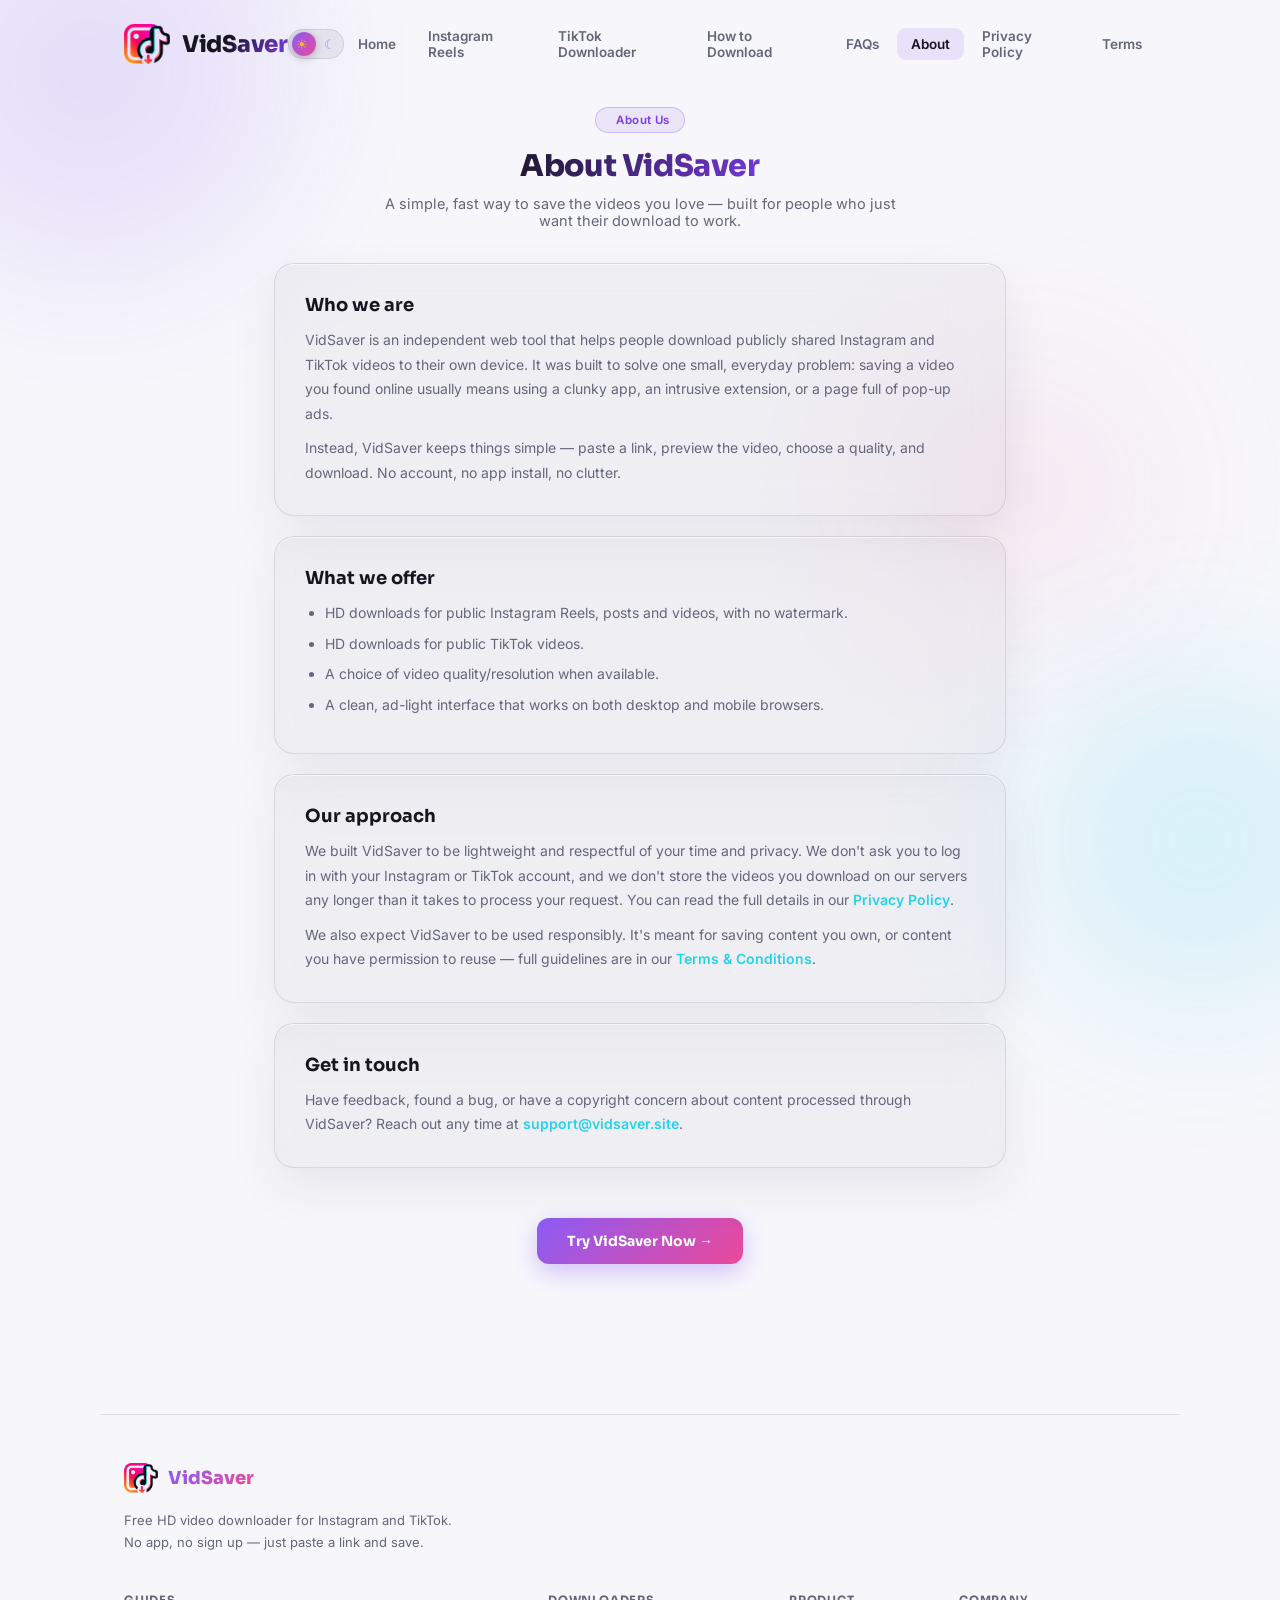
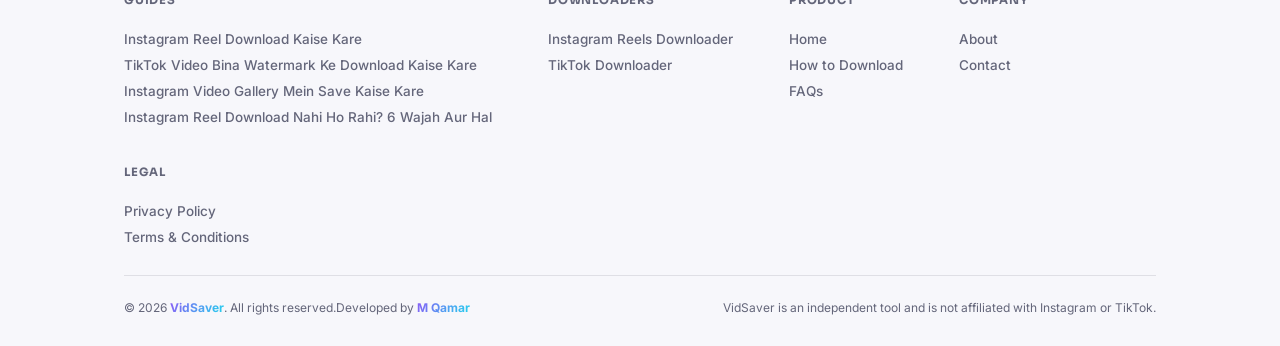
==== commit 55d50421: "Add files via upload" ====
--- a/about.html
+++ b/about.html
@@ -1,6 +1,15 @@
 <!DOCTYPE html>
 <html lang="en">
 <head>
+<!-- Google tag (gtag.js) -->
+<script async src="https://www.googletagmanager.com/gtag/js?id=G-ZDQRNZ3Z0Q"></script>
+<script>
+  window.dataLayer = window.dataLayer || [];
+  function gtag(){dataLayer.push(arguments);}
+  gtag('js', new Date());
+  gtag('config', 'G-ZDQRNZ3Z0Q');
+</script>
+
 <meta charset="UTF-8" />
 <meta name="viewport" content="width=device-width, initial-scale=1.0" />
 <title>About VidSaver — Instagram & TikTok Video Downloader</title>
@@ -20,7 +29,7 @@
 <div class="glow three"></div>
 
 <header class="site-header">
-  <a class="brand" href="index.html">
+  <a class="brand" href="/">
     <img src="logo.png" alt="VidSaver logo">
     <span>VidSaver</span>
   </a>
@@ -33,7 +42,9 @@
     <button class="nav-toggle" id="navToggle" aria-label="Menu">☰</button>
   </div>
   <nav class="main-nav" id="mainNav">
-    <a href="index.html">Home</a>
+    <a href="/">Home</a>
+    <a href="instagram-reels-downloader.html">Instagram Reels</a>
+    <a href="tiktok-downloader-no-watermark.html">TikTok Downloader</a>
     <a href="how-to-download.html">How to Download</a>
     <a href="faq.html">FAQs</a>
     <a href="about.html" class="active">About</a>
@@ -77,14 +88,14 @@
   </div>
 
   <div class="cta-band">
-    <a class="btn" href="index.html">Try VidSaver Now →</a>
+    <a class="btn" href="/">Try VidSaver Now →</a>
   </div>
 </main>
 
 <footer class="site-footer">
   <div class="footer-top">
     <div class="footer-brand">
-      <a class="footer-logo" href="index.html">
+      <a class="footer-logo" href="/">
         <img src="logo.png" alt="VidSaver logo">
         <span>VidSaver</span>
       </a>
@@ -92,8 +103,20 @@
     </div>
     <div class="footer-cols">
       <div class="footer-col">
+        <h4>Guides</h4>
+        <a href="instagram-reel-download-kaise-kare.html">Instagram Reel Download Kaise Kare</a>
+        <a href="tiktok-video-bina-watermark-download-kaise-kare.html">TikTok Video Bina Watermark Ke Download Kaise Kare</a>
+        <a href="instagram-video-gallery-mein-save-kaise-kare.html">Instagram Video Gallery Mein Save Kaise Kare</a>
+        <a href="instagram-reel-download-nahi-ho-rahi.html">Instagram Reel Download Nahi Ho Rahi? 6 Wajah Aur Hal</a>
+      </div>
+      <div class="footer-col">
+        <h4>Downloaders</h4>
+        <a href="instagram-reels-downloader.html">Instagram Reels Downloader</a>
+        <a href="tiktok-downloader-no-watermark.html">TikTok Downloader</a>
+      </div>
+      <div class="footer-col">
         <h4>Product</h4>
-        <a href="index.html">Home</a>
+        <a href="/">Home</a>
         <a href="how-to-download.html">How to Download</a>
         <a href="faq.html">FAQs</a>
       </div>
--- a/style.css
+++ b/style.css
@@ -643,11 +643,17 @@
   .footer-cols { flex-direction: column; gap: 26px; }
   .footer-bottom {
     flex-direction: column;
-    align-items: flex-start;
-    text-align: left;
-    gap: 10px;
+    align-items: center;
+    text-align: center;
+    gap: 12px;
   }
-  .footer-bottom .footer-disclaimer { padding-top: 2px; }
+  .footer-bottom .footer-disclaimer {
+    padding-top: 10px;
+    margin-top: 4px;
+    border-top: 1px solid var(--border);
+    max-width: 320px;
+    font-size: 11.5px;
+  }
   .footer-br { display: inline; }
 }
 
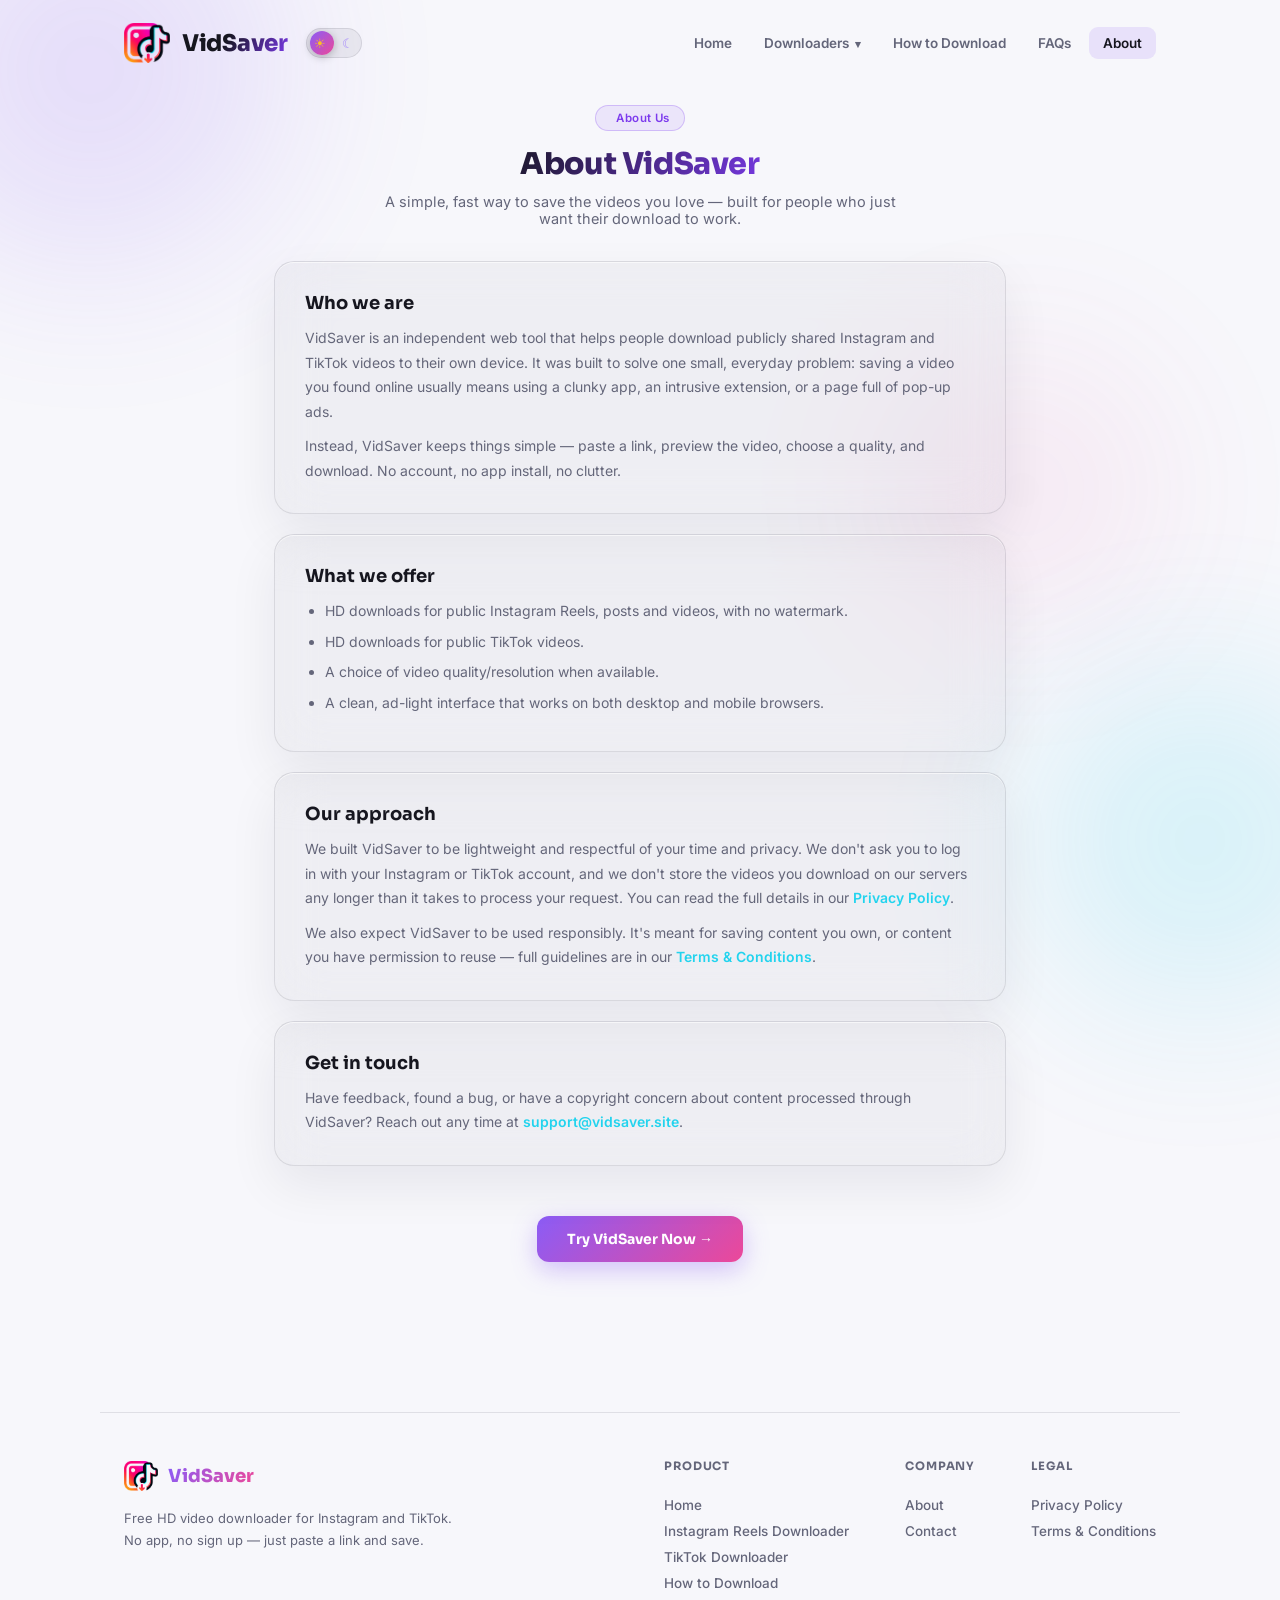
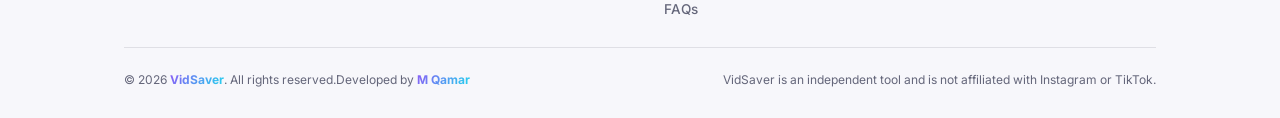
==== commit 60571e81: "Add files via upload" ====
--- a/about.html
+++ b/about.html
@@ -43,13 +43,10 @@
   </div>
   <nav class="main-nav" id="mainNav">
     <a href="/">Home</a>
-    <a href="instagram-reels-downloader.html">Instagram Reels</a>
-    <a href="tiktok-downloader-no-watermark.html">TikTok Downloader</a>
+    <div class="nav-dd"><button class="nav-dd-btn" type="button" aria-haspopup="true">Downloaders</button><div class="nav-dd-menu"><a href="instagram-reels-downloader.html">Instagram Reels</a><a href="tiktok-downloader-no-watermark.html">TikTok Downloader</a></div></div>
     <a href="how-to-download.html">How to Download</a>
     <a href="faq.html">FAQs</a>
     <a href="about.html" class="active">About</a>
-    <a href="privacy-policy.html">Privacy Policy</a>
-    <a href="terms.html">Terms</a>
   </nav>
 </header>
 
@@ -103,20 +100,10 @@
     </div>
     <div class="footer-cols">
       <div class="footer-col">
-        <h4>Guides</h4>
-        <a href="instagram-reel-download-kaise-kare.html">Instagram Reel Download Kaise Kare</a>
-        <a href="tiktok-video-bina-watermark-download-kaise-kare.html">TikTok Video Bina Watermark Ke Download Kaise Kare</a>
-        <a href="instagram-video-gallery-mein-save-kaise-kare.html">Instagram Video Gallery Mein Save Kaise Kare</a>
-        <a href="instagram-reel-download-nahi-ho-rahi.html">Instagram Reel Download Nahi Ho Rahi? 6 Wajah Aur Hal</a>
-      </div>
-      <div class="footer-col">
-        <h4>Downloaders</h4>
+        <h4>Product</h4>
+        <a href="/">Home</a>
         <a href="instagram-reels-downloader.html">Instagram Reels Downloader</a>
         <a href="tiktok-downloader-no-watermark.html">TikTok Downloader</a>
-      </div>
-      <div class="footer-col">
-        <h4>Product</h4>
-        <a href="/">Home</a>
         <a href="how-to-download.html">How to Download</a>
         <a href="faq.html">FAQs</a>
       </div>
--- a/style.css
+++ b/style.css
@@ -718,3 +718,34 @@
 @media (max-width: 720px) {
   body.dark-theme nav.main-nav { background: #12101d; box-shadow: 0 20px 50px rgba(0,0,0,0.5); }
 }
+
+/* ---------- Header nav: dropdown + no wrapping ---------- */
+nav.main-nav a, .nav-dd-btn { white-space: nowrap; }
+.nav-dd { position: relative; }
+.nav-dd-btn {
+  font: inherit; font-size: 13.5px; font-weight: 600; color: var(--text-dim);
+  background: none; border: 0; padding: 8px 14px; border-radius: 9px; cursor: pointer;
+  transition: color .15s ease, background .15s ease;
+}
+.nav-dd-btn::after { content: "▾"; margin-left: 6px; font-size: 11px; }
+.nav-dd-btn:hover, .nav-dd:focus-within .nav-dd-btn { color: var(--text); background: rgba(20,20,40,0.05); }
+.nav-dd.active .nav-dd-btn { color: var(--text); background: rgba(139,92,246,0.14); }
+.nav-dd-menu {
+  display: none; position: absolute; top: 100%; left: 0; min-width: 200px; padding: 6px; margin-top: 4px;
+  background: #fff; border: 1px solid var(--border); border-radius: 12px; box-shadow: 0 16px 40px rgba(20,20,45,.14); z-index: 20;
+}
+.nav-dd:hover .nav-dd-menu, .nav-dd:focus-within .nav-dd-menu { display: block; }
+.nav-dd-menu a { display: block; }
+body.dark-theme .nav-dd-menu { background: #12101d; }
+body.dark-theme .nav-dd-btn:hover, body.dark-theme .nav-dd:focus-within .nav-dd-btn { background: rgba(255,255,255,0.05); }
+@media (max-width: 720px) {
+  .nav-dd-btn { width: 100%; text-align: left; padding: 12px 14px; }
+  .nav-dd-menu { display: block; position: static; box-shadow: none; border: 0; padding: 0 0 0 14px; margin: 0; background: transparent; }
+}
+
+/* ---------- Guides section (cards) ---------- */
+a.feature-card { display: block; color: inherit; text-decoration: none; }
+.feature-card .go { display: inline-block; margin-top: 12px; font-size: 13px; font-weight: 700; color: var(--violet); }
+.site-header .header-actions { margin-right: auto; margin-left: 18px; }
+#guides .features-grid { grid-template-columns: repeat(2, 1fr); max-width: 860px; margin: 0 auto; }
+@media (max-width: 560px) { #guides .features-grid { grid-template-columns: 1fr; } }
